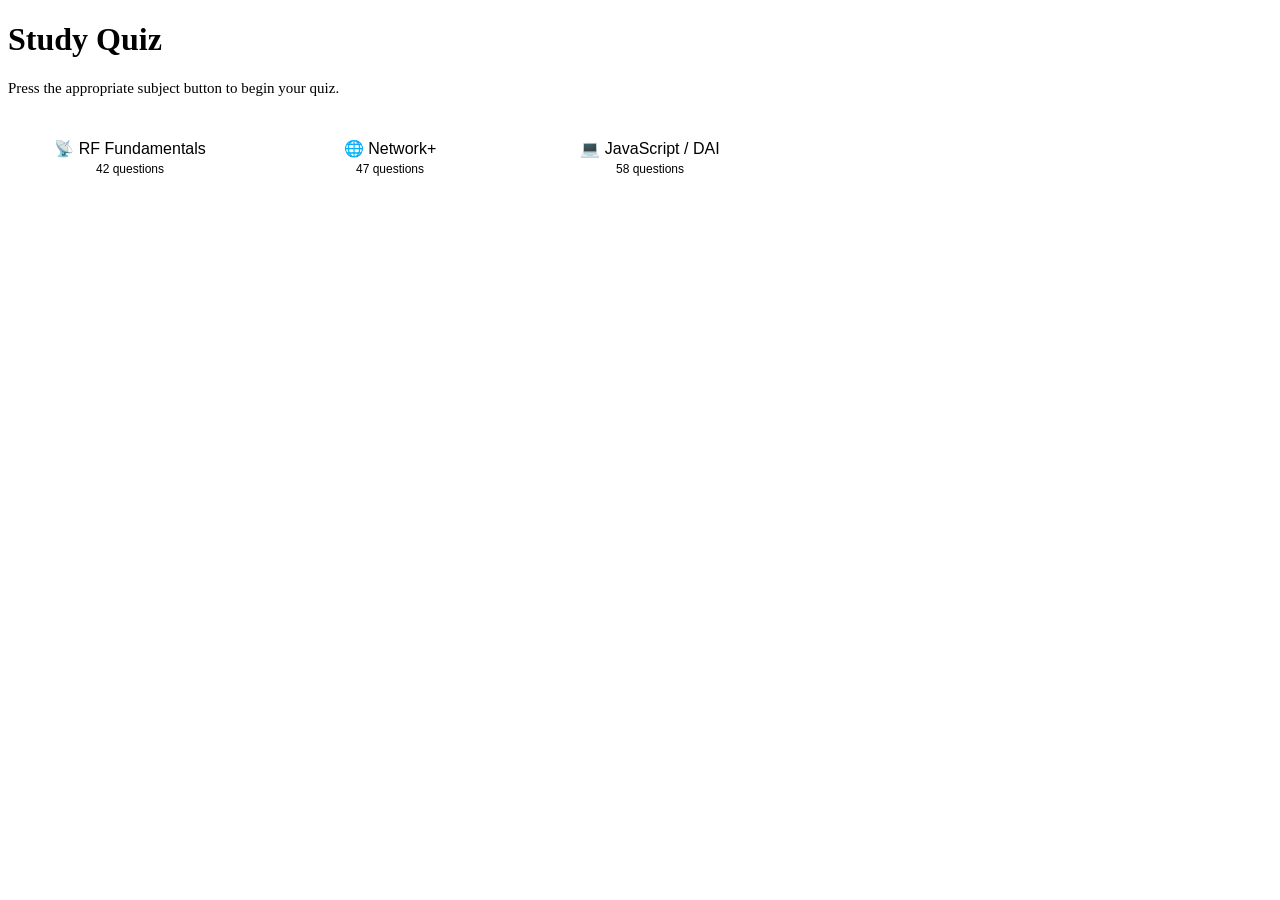
==== quiz/index.html @ 945464b6 "Added new Questions to the JS fundamentals Quiz." ====
<!DOCTYPE html>
<html lang="en">
<head>
<meta charset="UTF-8">
<meta name="viewport" content="width=device-width, initial-scale=1.0">
<title>Study Quiz — Subject Select</title>
<link rel="stylesheet" href="quiz.css">
<style>
  .subject-grid {
    display: flex;
    flex-wrap: wrap;
    gap: 16px;
    margin-top: 1.5rem;
  }
  .subject-btn {
    display: block;
    padding: 18px 32px;
    border-radius: 10px;
    border: 1px solid var(--border);
    background: var(--card);
    color: var(--primary);
    font-size: 16px;
    font-weight: 500;
    font-family: 'Segoe UI', Tahoma, Geneva, Verdana, sans-serif;
    text-decoration: none;
    cursor: pointer;
    transition: background 0.15s, border-color 0.15s, transform 0.1s;
    min-width: 180px;
    text-align: center;
  }
  .subject-btn:hover {
    background: #e0f4f2;
    border-color: var(--accent);
    color: var(--accent);
    transform: translateY(-2px);
  }
  .subject-btn .sub-label {
    display: block;
    font-size: 12px;
    font-weight: 400;
    color: var(--muted);
    margin-top: 4px;
  }
  .subject-btn:hover .sub-label {
    color: var(--accent);
  }
  .intro {
    font-size: 15px;
    color: var(--muted);
    margin-top: 0.5rem;
    margin-bottom: 0.5rem;
  }
</style>
</head>
<body>
<div class="quiz-wrap">
  <h1>Study Quiz</h1>
  <p class="intro">Press the appropriate subject button to begin your quiz.</p>

  <div class="subject-grid">

    <a href="quiz.html?src=rfquiz.js" target="_top" class="subject-btn">
      📡 RF Fundamentals
      <span class="sub-label">42 questions</span>
    </a>

    <a href="quiz.html?src=netquiz.js" target="_top" class="subject-btn">
      🌐 Network+
      <span class="sub-label">47 questions</span>
    </a>

    <a href="quiz.html?src=daiquiz.js" target="_top" class="subject-btn">
      💻 JavaScript / DAI
      <span class="sub-label">58 questions</span>
    </a>

    <!-- Add new subjects below this line:
    <a href="quiz.html?src=ttcquiz.js" target="_top" class="subject-btn">
      🛰️ TT&C
      <span class="sub-label">35 questions</span>
    </a>
    <a href="quiz.html?src=bjquiz.js" target="_top" class="subject-btn">
      🃏 Blackjack
      <span class="sub-label">35 questions</span>
    </a>
    -->

  </div>
</div>
</body>
</html>
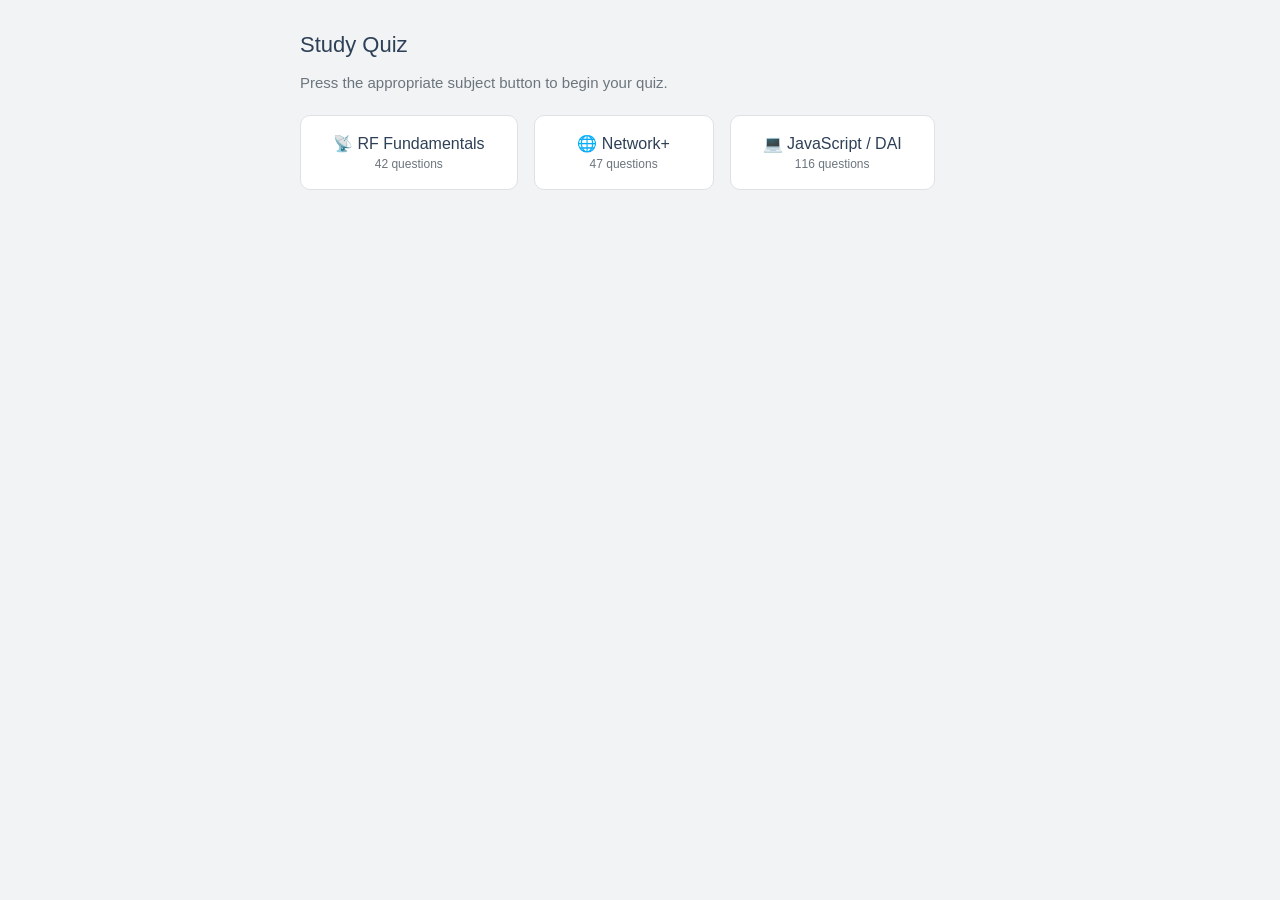
==== commit 57b2d2d9: "Updated index.html and daiquiz Added more questions." ====
--- a/quiz/index.html
+++ b/quiz/index.html
@@ -71,7 +71,7 @@
 
     <a href="quiz.html?src=daiquiz.js" target="_top" class="subject-btn">
       💻 JavaScript / DAI
-      <span class="sub-label">58 questions</span>
+      <span class="sub-label">116 questions</span>
     </a>
 
     <!-- Add new subjects below this line:
--- a/quiz/quiz.css
+++ b/quiz/quiz.css
@@ -0,0 +1,195 @@
+/* ── Study Quiz CSS ── */
+:root {
+  --primary:   #2E4057;
+  --accent:    #048A81;
+  --success:   #1D9E75;
+  --danger:    #D85A30;
+  --bg:        #F1F3F5;
+  --card:      #FFFFFF;
+  --border:    #DEE2E6;
+  --text:      #333333;
+  --muted:     #6C757D;
+  --radius:    8px;
+}
+
+*, *::before, *::after { box-sizing: border-box; margin: 0; padding: 0; }
+
+body {
+  font-family: 'Segoe UI', Tahoma, Geneva, Verdana, sans-serif;
+  background: var(--bg);
+  color: var(--text);
+  min-height: 100vh;
+  display: flex;
+  justify-content: center;
+  padding: 2rem 1rem;
+}
+
+h1 {
+  font-size: 22px;
+  font-weight: 500;
+  color: var(--primary);
+  margin-bottom: 1rem;
+}
+
+.quiz-wrap {
+  width: 100%;
+  max-width: 680px;
+}
+
+/* ── Category buttons ── */
+.cat-bar {
+  display: flex;
+  flex-wrap: wrap;
+  gap: 8px;
+  margin-bottom: 1rem;
+}
+
+.cat-btn {
+  font-size: 12px;
+  padding: 4px 14px;
+  border-radius: 20px;
+  border: 1px solid var(--border);
+  background: var(--card);
+  color: var(--muted);
+  cursor: pointer;
+  transition: background 0.15s;
+}
+
+.cat-btn:hover { background: #e9ecef; }
+
+.cat-btn.active {
+  background: #e0f4f2;
+  border-color: var(--accent);
+  color: var(--accent);
+}
+
+/* ── Score bar ── */
+.score-bar {
+  display: flex;
+  gap: 12px;
+  margin-bottom: 1rem;
+}
+
+.sc {
+  background: var(--card);
+  border: 1px solid var(--border);
+  border-radius: var(--radius);
+  padding: 8px 16px;
+  font-size: 13px;
+  color: var(--muted);
+}
+
+.sc span {
+  font-weight: 500;
+  font-size: 16px;
+  color: var(--text);
+  display: block;
+}
+
+/* ── Question card ── */
+.qcard {
+  background: var(--card);
+  border: 1px solid var(--border);
+  border-radius: 12px;
+  padding: 1.5rem;
+  margin-bottom: 1rem;
+  min-height: 160px;
+}
+
+.qtag {
+  font-size: 12px;
+  color: var(--accent);
+  font-weight: 500;
+  margin-bottom: 0.5rem;
+  text-transform: uppercase;
+  letter-spacing: 0.05em;
+}
+
+.qtext {
+  font-size: 18px;
+  font-weight: 500;
+  color: var(--primary);
+  line-height: 1.6;
+  min-height: 60px;
+}
+
+/* ── Answer box ── */
+.abox {
+  background: #e8f8f3;
+  border: 1px solid #a8dcc8;
+  border-radius: var(--radius);
+  padding: 1rem 1.25rem;
+  margin-top: 1rem;
+  color: #0f6e56;
+  font-size: 15px;
+  line-height: 1.7;
+  display: none;
+}
+
+.abox.show { display: block; }
+
+.abox img {
+  max-width: 100%;
+  border-radius: var(--radius);
+  margin-top: 0.75rem;
+  border: 1px solid var(--border);
+}
+
+/* ── Controls ── */
+.controls {
+  display: flex;
+  gap: 10px;
+  flex-wrap: wrap;
+  align-items: center;
+}
+
+div.style.whiteSpace = "pre-line"; 
+
+textarea {  
+  /*  Use this instead if you want to preserve all spacing/breaks */
+  white-space: pre-wrap; 
+}
+#qText, #aBox {
+  font-family: inherit;
+  font-size: inherit;
+}
+
+
+button {
+  cursor: pointer;
+  padding: 9px 18px;
+  border-radius: var(--radius);
+  border: 1px solid var(--border);
+  background: var(--card);
+  color: var(--text);
+  font-size: 14px;
+  transition: background 0.15s, transform 0.1s;
+}
+
+button:hover { background: #e9ecef; }
+button:active { transform: scale(0.97); }
+
+.btn-correct {
+  border-color: var(--success);
+  color: var(--success);
+}
+
+.btn-partial {
+  border-color: #BA7517;
+  color: #BA7517;
+}
+
+.btn-wrong {
+  border-color: var(--danger);
+  color: var(--danger);
+}
+
+.btn-right { margin-left: auto; }
+
+.hide { display: none !important; }
+
+/* ── Responsive ── */
+@media (max-width: 480px) {
+  .score-bar { flex-wrap: wrap; }
+  .btn-right { margin-left: 0; }
+}
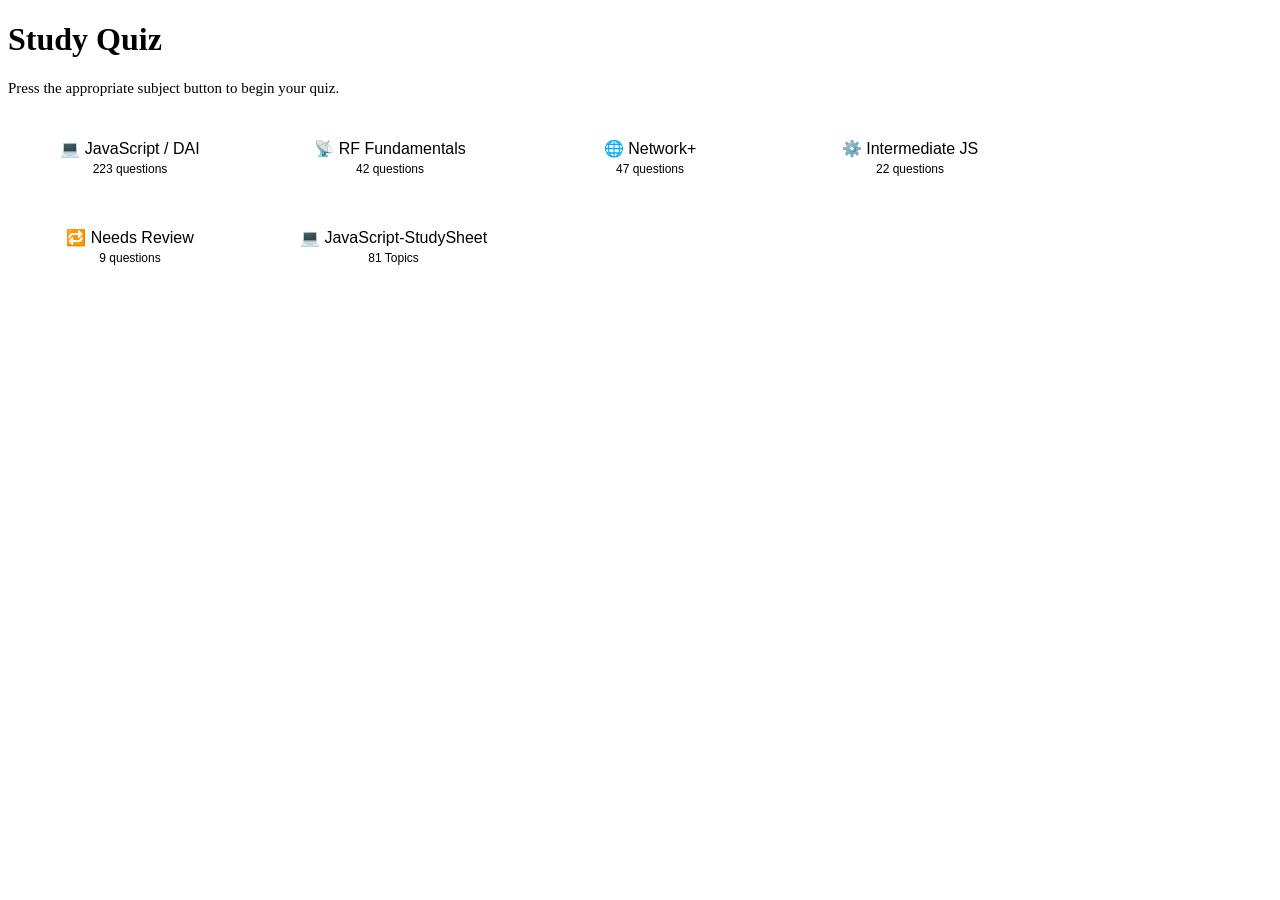
==== commit 71366820: "Updated The Quiz." ====
--- a/quiz/index.html
+++ b/quiz/index.html
@@ -58,6 +58,11 @@
   <p class="intro">Press the appropriate subject button to begin your quiz.</p>
 
   <div class="subject-grid">
+  
+   <a href="quiz.html?src=daiquiz.js" target="_top" class="subject-btn">
+      💻 JavaScript / DAI
+      <span class="sub-label">223 questions</span>
+    </a>
 
     <a href="quiz.html?src=rfquiz.js" target="_top" class="subject-btn">
       📡 RF Fundamentals
@@ -68,14 +73,24 @@
       🌐 Network+
       <span class="sub-label">47 questions</span>
     </a>
-
-    <a href="quiz.html?src=daiquiz.js" target="_top" class="subject-btn">
-      💻 JavaScript / DAI
-      <span class="sub-label">116 questions</span>
+	<!-- Add new subjects below this line: -->
+    <a href="quiz.html?src=Intermediate-JS.js" target="_top" class="subject-btn">
+      ⚙️ Intermediate JS
+      <span class="sub-label">22 questions</span>
     </a>
 
-    <!-- Add new subjects below this line:
-    <a href="quiz.html?src=ttcquiz.js" target="_top" class="subject-btn">
+    <a href="quiz.html?src=needsReview.js" target="_top" class="subject-btn">
+      🔁 Needs Review
+      <span class="sub-label">9 questions</span>
+    </a>
+
+	   <a href="jsStudy.html" target="_top" class="subject-btn">
+      💻 JavaScript-StudySheet
+      <span class="sub-label">81 Topics</span>
+    </a>
+	
+	
+    <!-- a href="quiz.html?src=ttcquiz.js" target="_top" class="subject-btn">
       🛰️ TT&C
       <span class="sub-label">35 questions</span>
     </a>
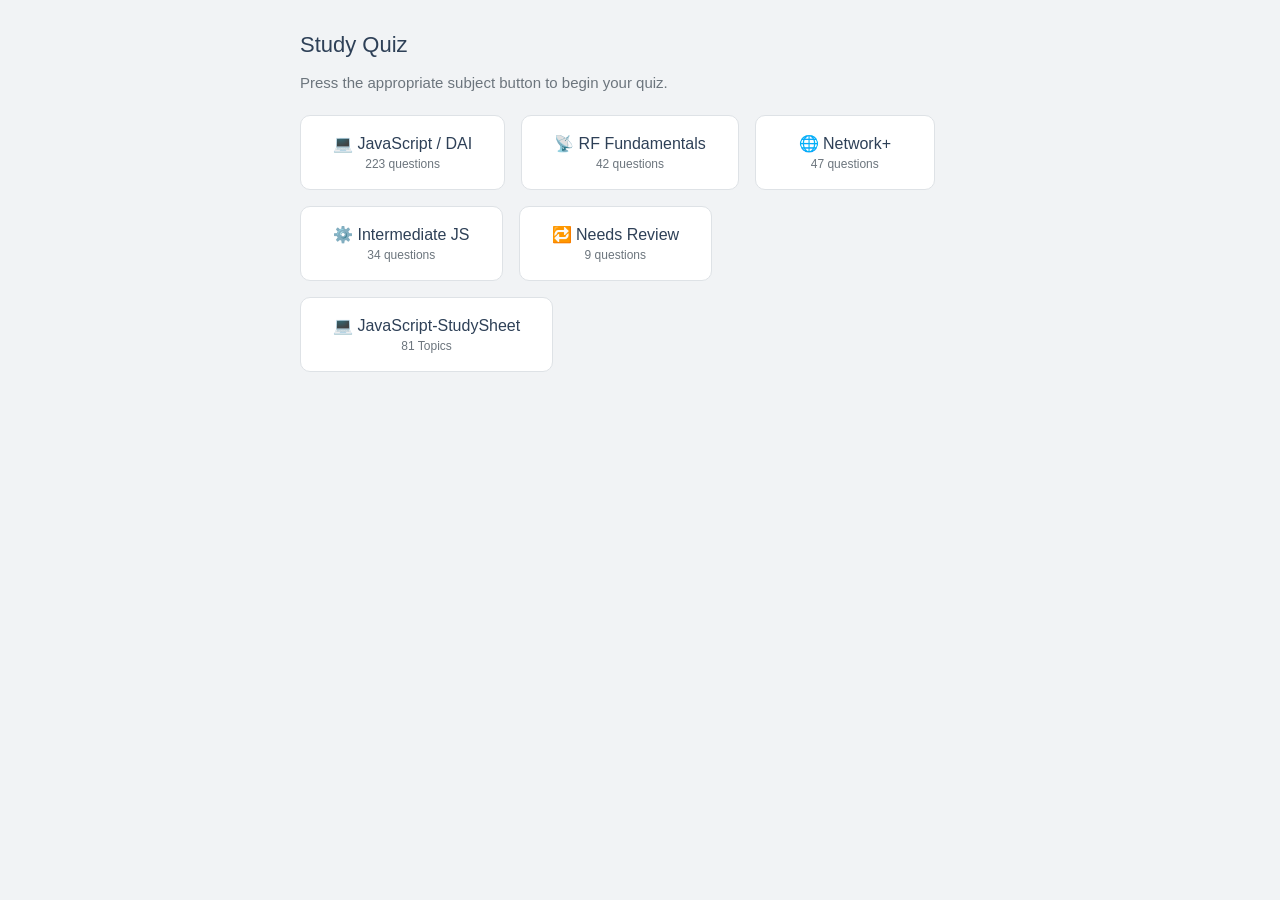
==== commit 635aaab2: "Add files via upload Added 12 New Intermediate Level Questions." ====
--- a/quiz/index.html
+++ b/quiz/index.html
@@ -76,7 +76,7 @@
 	<!-- Add new subjects below this line: -->
     <a href="quiz.html?src=Intermediate-JS.js" target="_top" class="subject-btn">
       ⚙️ Intermediate JS
-      <span class="sub-label">22 questions</span>
+      <span class="sub-label">34 questions</span>
     </a>
 
     <a href="quiz.html?src=needsReview.js" target="_top" class="subject-btn">
--- a/quiz/quiz.css
+++ b/quiz/quiz.css
@@ -0,0 +1,196 @@
+/* ── Study Quiz CSS ── */
+:root {
+  --primary:   #2E4057;
+  --accent:    #048A81;
+  --success:   #1D9E75;
+  --danger:    #D85A30;
+  --bg:        #F1F3F5;
+  --card:      #FFFFFF;
+  --border:    #DEE2E6;
+  --text:      #333333;
+  --muted:     #6C757D;
+  --radius:    8px;
+}
+
+*, *::before, *::after { box-sizing: border-box; margin: 0; padding: 0; }
+
+body {
+  font-family: 'Segoe UI', Tahoma, Geneva, Verdana, sans-serif;
+  background: var(--bg);
+  color: var(--text);
+  min-height: 100vh;
+  display: flex;
+  justify-content: center;
+  padding: 2rem 1rem;
+}
+
+h1 {
+  font-size: 22px;
+  font-weight: 500;
+  color: var(--primary);
+  margin-bottom: 1rem;
+}
+
+.quiz-wrap {
+  width: 100%;
+  max-width: 680px;
+}
+
+/* ── Category buttons ── */
+.cat-bar {
+  display: flex;
+  flex-wrap: wrap;
+  gap: 8px;
+  margin-bottom: 1rem;
+}
+
+.cat-btn {
+  font-size: 12px;
+  padding: 4px 14px;
+  border-radius: 20px;
+  border: 1px solid var(--border);
+  background: var(--card);
+  color: var(--muted);
+  cursor: pointer;
+  transition: background 0.15s;
+}
+
+.cat-btn:hover { background: #e9ecef; }
+
+.cat-btn.active {
+  background: #e0f4f2;
+  border-color: var(--accent);
+  color: var(--accent);
+}
+
+/* ── Score bar ── */
+.score-bar {
+  display: flex;
+  gap: 12px;
+  margin-bottom: 1rem;
+}
+
+.sc {
+  background: var(--card);
+  border: 1px solid var(--border);
+  border-radius: var(--radius);
+  padding: 8px 16px;
+  font-size: 13px;
+  color: var(--muted);
+}
+
+.sc span {
+  font-weight: 500;
+  font-size: 16px;
+  color: var(--text);
+  display: block;
+}
+
+/* ── Question card ── */
+.qcard {
+  background: var(--card);
+  border: 1px solid var(--border);
+  border-radius: 12px;
+  padding: 1.5rem;
+  margin-bottom: 1rem;
+  min-height: 160px;
+}
+
+.qtag {
+  font-size: 12px;
+  color: var(--accent);
+  font-weight: 500;
+  margin-bottom: 0.5rem;
+  text-transform: uppercase;
+  letter-spacing: 0.05em;
+}
+
+.qtext {
+  font-size: 18px;
+  font-weight: 500;
+  color: var(--primary);
+  line-height: 1.6;
+  min-height: 60px;
+}
+
+/* ── Answer box ── */
+.abox {
+  background: #e8f8f3;
+  border: 1px solid #a8dcc8;
+  border-radius: var(--radius);
+  padding: 1rem 1.25rem;
+  margin-top: 1rem;
+  color: #0f6e56;
+  font-size: 15px;
+  line-height: 1.7;
+  display: none;
+}
+
+.abox.show { display: block; }
+
+.abox img {
+  max-width: 100%;
+  border-radius: var(--radius);
+  margin-top: 0.75rem;
+  border: 1px solid var(--border);
+}
+
+/* ── Controls ── */
+.controls {
+  display: flex;
+  gap: 10px;
+  flex-wrap: wrap;
+  align-items: center;
+}
+
+/* Keep the \n line breaks and code indentation in questions and answers */
+.qtext { white-space: pre-wrap; }
+.abox  { white-space: pre-line; }
+
+textarea {
+  white-space: pre-wrap;
+}
+#qText, #aBox {
+  font-family: inherit;
+  font-size: inherit;
+}
+
+
+button {
+  cursor: pointer;
+  padding: 9px 18px;
+  border-radius: var(--radius);
+  border: 1px solid var(--border);
+  background: var(--card);
+  color: var(--text);
+  font-size: 14px;
+  transition: background 0.15s, transform 0.1s;
+}
+
+button:hover { background: #e9ecef; }
+button:active { transform: scale(0.97); }
+
+.btn-correct {
+  border-color: var(--success);
+  color: var(--success);
+}
+
+.btn-partial {
+  border-color: #BA7517;
+  color: #BA7517;
+}
+
+.btn-wrong {
+  border-color: var(--danger);
+  color: var(--danger);
+}
+
+.btn-right { margin-left: auto; }
+
+.hide { display: none !important; }
+
+/* ── Responsive ── */
+@media (max-width: 480px) {
+  .score-bar { flex-wrap: wrap; }
+  .btn-right { margin-left: 0; }
+}
